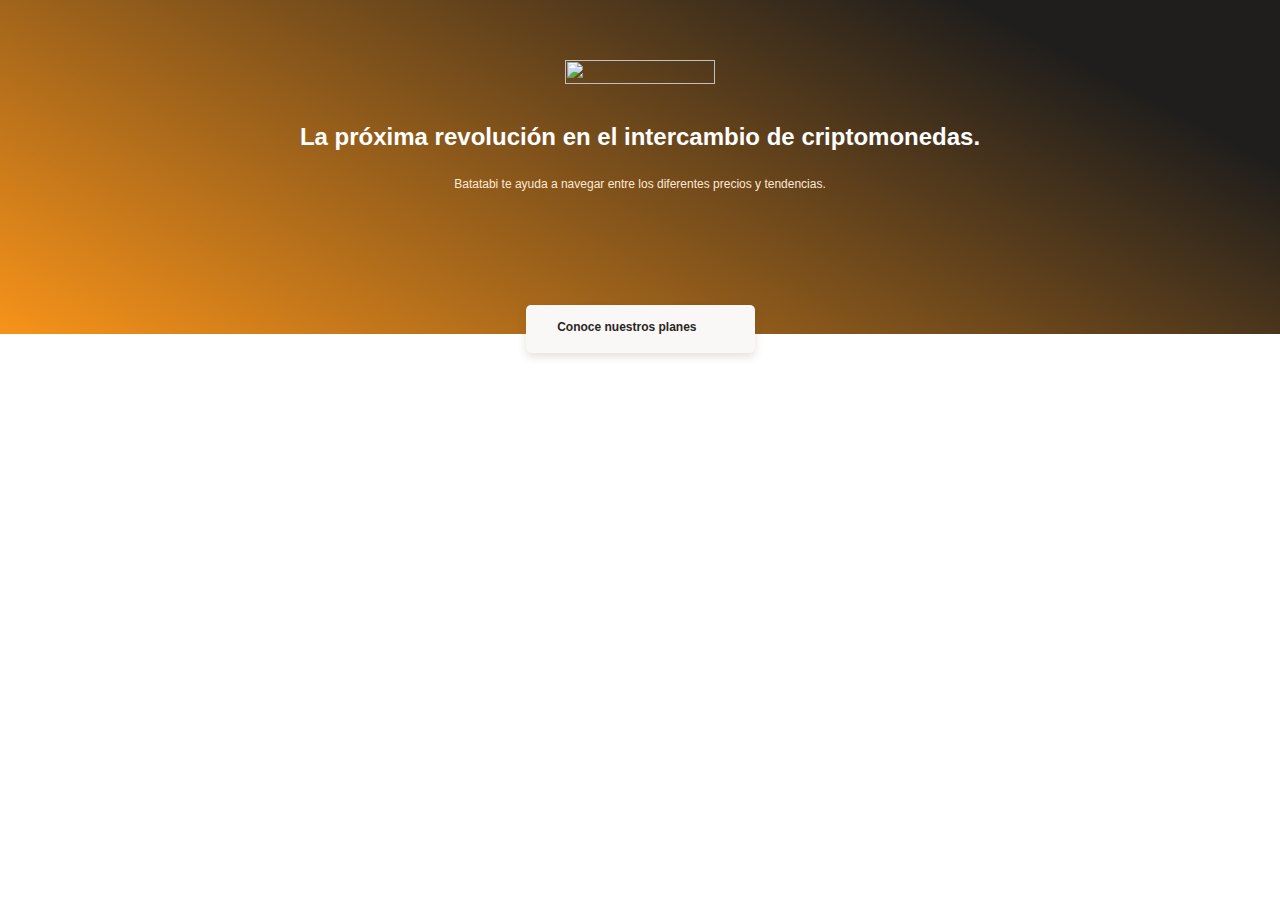
==== index.html @ 088365cc "header del proyecto" ====
<!DOCTYPE html>
<html lang="en">
<head>
    <meta charset="UTF-8">
    <meta http-equiv="X-UA-Compatible" content="IE=edge">
    <meta name="viewport" content="width=device-width, initial-scale=1.0">
    <link href=“https://fonts.googleapis.com/css2?family=DM+Sans:wght@400;500;700&family=Inter:wght@300;500&display=swap” rel=“stylesheet”>
    <title>mobile first</title>
    <link rel="stylesheet" href="styles.css">
</head>
<body>
    <header>
        <img src="./img/logo.svg" alt="">
        <div class="header__title_container">
            <h1>La próxima revolución en el intercambio de criptomonedas.</h1>
            <p>Batatabi te ayuda a navegar entre los diferentes precios y tendencias.</p>
            <a href="" class="header__button">Conoce nuestros planes <span></span> </a>
        </div>
    </header>
    <main>
        <section></section>
        <section></section>
        <section></section>
        <section></section>
    </main>
    <footer></footer>
</body>
</html>
---- styles.css ----
/*
1. Posicionamiento
2. Modelo caja
3. Tipografia
4. Visuales
5. Otros
*/

:root {
    /* fonts size */
  --font-size-sans-small: 14px;
  --font-size-sans-normal: 18px;
  --font-size-sans-large: 24px;

  --font-size-inter-small: 12px;
  --font-size-inter-normal: 16px;

  /* line height  */
  --line-height-inter-small: 18px;
  --line-height-inter-normal: 23px;
  --line-height-inter-large: 26px;

  /* --line-height-inter-small: 15px;
  --line-height-inter-normal: 19px; */

    /*degradado*/
    --background:#E5E5E5;
    --linear-gradient:207.8deg, #201E1C 16.69%, #F7931A 100%;
    /*colores*/
    --bitcoin-orange: #f7931A;
    --soft-orange: #ffe9d5;
    --secondary-blue: #1a9af7;
    --soft-blue: #e7f5ff;
    --warm-black: #201e1c;
    --black: #282623;
    --grey: #bababa;
    --off-white: #faf8f7;
    --just-white: #fff;
    
}
* {
    box-sizing: border-box;
    margin: 0;
    padding: 0;
}
html {
    font-size: 62.5%;
    font-family: 'DM Sans', sans-serif;
}
header{
    position: relative;
    display: flex;
    flex-direction: column;
    justify-content: center;
    width: 100%;
    min-width: 320px;
    height: 334px;
    text-align: center;
    align-items: center;
    background: linear-gradient(207.8deg, #201e1c 16.69%, #f7931a 100%);

}
header img {
    width: 150px;
    height: 24px;
    margin-top: 60px;
}
.header__title_container {
    width: 90%;
    min-width: 288px;
    max-width: 900px;
    height: 218px;
    margin-top: 40px;
    text-align: center;
}
.header__title_container h1 {
    font-size: var(--font-size-sans-large); /*tamaño de fuente*/
    font-weight: bold; /*fuente gordita*/
    line-height: var(--line-height-inter-large);
    color: var(--just-white);
}
.header__title_container p {
    margin-top: 25px;
    font-size: var(--font-size-inter-small);
    font-weight: 500;
    line-height: var(--line-height-inter-small);
    color: var(--soft-orange);
}
.header__title_container .header__button {
    position: absolute;
    top: calc(100% - 24px);
	left: calc(50% - 114.5px);
    top: 270px;
    display: block;
    margin-top: 35px;
    padding: 15px;
    width: 229px;
    height: 48px;
    background-color: var(--off-white);
    /*sombra*/
    box-shadow: 0px 4px 8px rgba(89, 73, 30, 0.16);
    border: none;
    border-radius: 5px;
    font-size: var(--font-size-inter-small);
    font-weight: bold;
    text-decoration: none;
    color: var(--black);
}
.header__button span {
    display: inline-block;
    width: 13px;
    height: 8px;
    margin-left: 10px;
    background-image: url('./icons/down-arrow.svg');
}
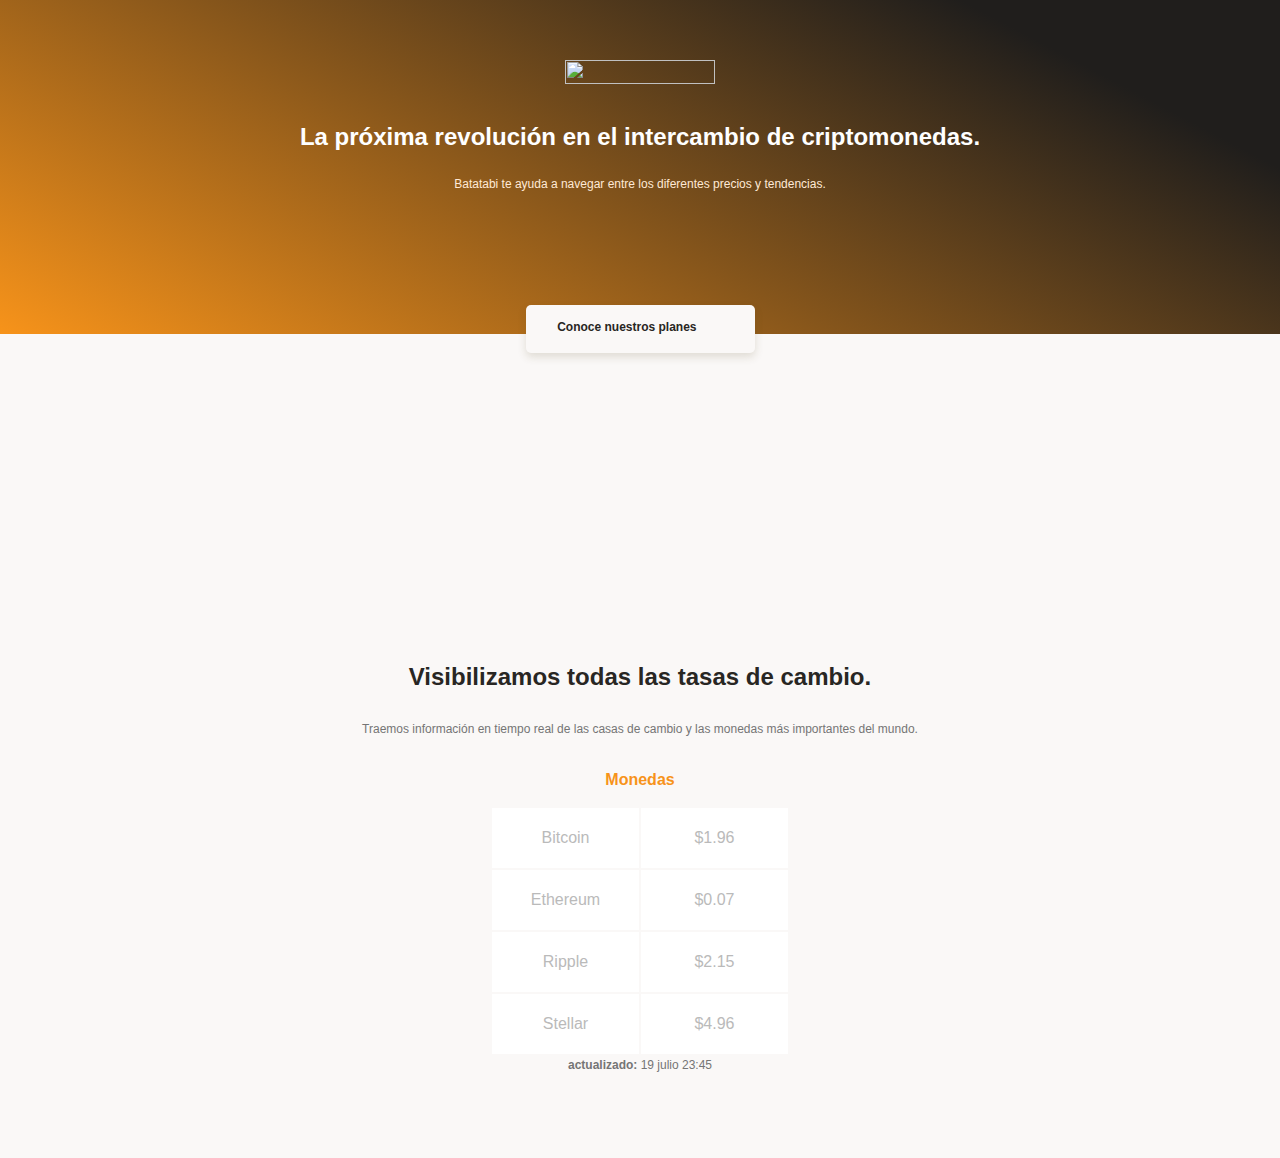
==== commit 6404d3db: "avances del proyecto de clase" ====
--- a/index.html
+++ b/index.html
@@ -18,7 +18,43 @@
         </div>
     </header>
     <main>
-        <section></section>
+        <section class="main__exchange_container">
+            <div class="backgroudImg"></div>
+            <div class="main__exchange_title">
+                <h2>Visibilizamos todas las tasas de cambio.</h2>
+                <p>Traemos información en tiempo real de las casas de cambio y las monedas más importantes del mundo.</p>
+            </div>
+            <section class="main__table_container">
+                <div class="main__currency-table">
+                    <p class="currency__table-title">Monedas</p>
+                    <div class="currency__table-container">
+                        <table>
+                            <tr>
+                                <td class="table__top-left">Bitcoin</td>
+                                <td class="table__top-right table__right">$1.96 <span class="down"></span></td>
+                            </tr>
+                            <tr>
+                                <td>Ethereum</td>
+                                <td class="table__right">$0.07 <span class="up"></span></td>
+                            </tr>
+                            <tr>
+                                <td>Ripple</td>
+                                <td class="table__right">$2.15 <span class="down"></span></td>
+                            </tr>
+                            <tr>
+                                <td class="table__bottom-left">Stellar</td>
+                                <td class="table__right">$4.96 <span class="down"></span></td>
+                            </tr>
+                        </table>
+                    </div>
+                    <div>
+                        <p> <b> actualizado:</b> 19 julio 23:45</p>
+                    </div>
+                </div>
+                
+            </section>
+        </section>
+
         <section></section>
         <section></section>
         <section></section>
--- a/styles.css
+++ b/styles.css
@@ -113,3 +113,81 @@
     margin-left: 10px;
     background-image: url('./icons/down-arrow.svg');
 }
+main {
+    width: 100%;
+    min-width: 320px;
+    height: auto;
+    background-color: var(--off-white);    
+}
+.main__exchange_container {
+    width: 100%;
+    height: auto;
+    padding-top: 80px;
+    padding-bottom: 30px;
+    text-align: center;
+}
+.main__exchange_title {
+    width: 90%;
+    min-width: 288px;
+    max-width: 900px;
+    margin: 0 auto;    
+}
+.main__exchange_container .backgroudImg {
+    width: 200px;
+    height: 200px;
+    margin: 0 auto;
+    margin-bottom: 50px;
+    /*background-position y el background-size*/
+    background-image: url('./img/Bitcoin.svg');
+    background-size: cover; 
+    background-position: center;
+    background-repeat: no-repeat;
+}
+.main__exchange_container h2 {
+    margin-bottom: 30px;
+    font-size: var(--font-size-sans-large);
+    font-weight: bold;
+    line-height: var(--line-height-inter-large);
+    color: var(--black);
+}
+.main__exchange_container p {
+    margin-bottom: 30px;
+    font-size: var(--font-size-inter-small);
+    font-weight: 500;
+    line-height: var(--line-height-inter-small);
+    color: #757575;
+}
+.main__currency-table {
+    width: 70%;
+    min-width: 235px;
+    max-width: 500px;
+    height: 360px;
+    margin: 0 auto;
+    font-family: "inter", sans-serif; 
+}
+.main__currency-table .currency__table-title {
+    margin-bottom: 15px;
+    font-size: var(--font-size-inter-normal);
+    font-weight: bold;
+    line-height: var(--line-height-inter-normal);
+    color: var(--bitcoin-orange);    
+}
+.currency__table-container {
+    width: 90%;
+    min-width: 230px;
+    max-width: 300px;
+    height: 250px;
+    margin: 0 auto;
+}
+.currency__table-container table {
+    width: 100%;
+    height: 100%;
+}
+.currency__table-container td {
+    width: 50%;
+    font-size: var(--font-size-inter-normal);
+    font-weight: 500;
+    line-height: var(--line-height-inter-small) ;
+    color: var(--grey);
+    background-color: var(--just-white);
+}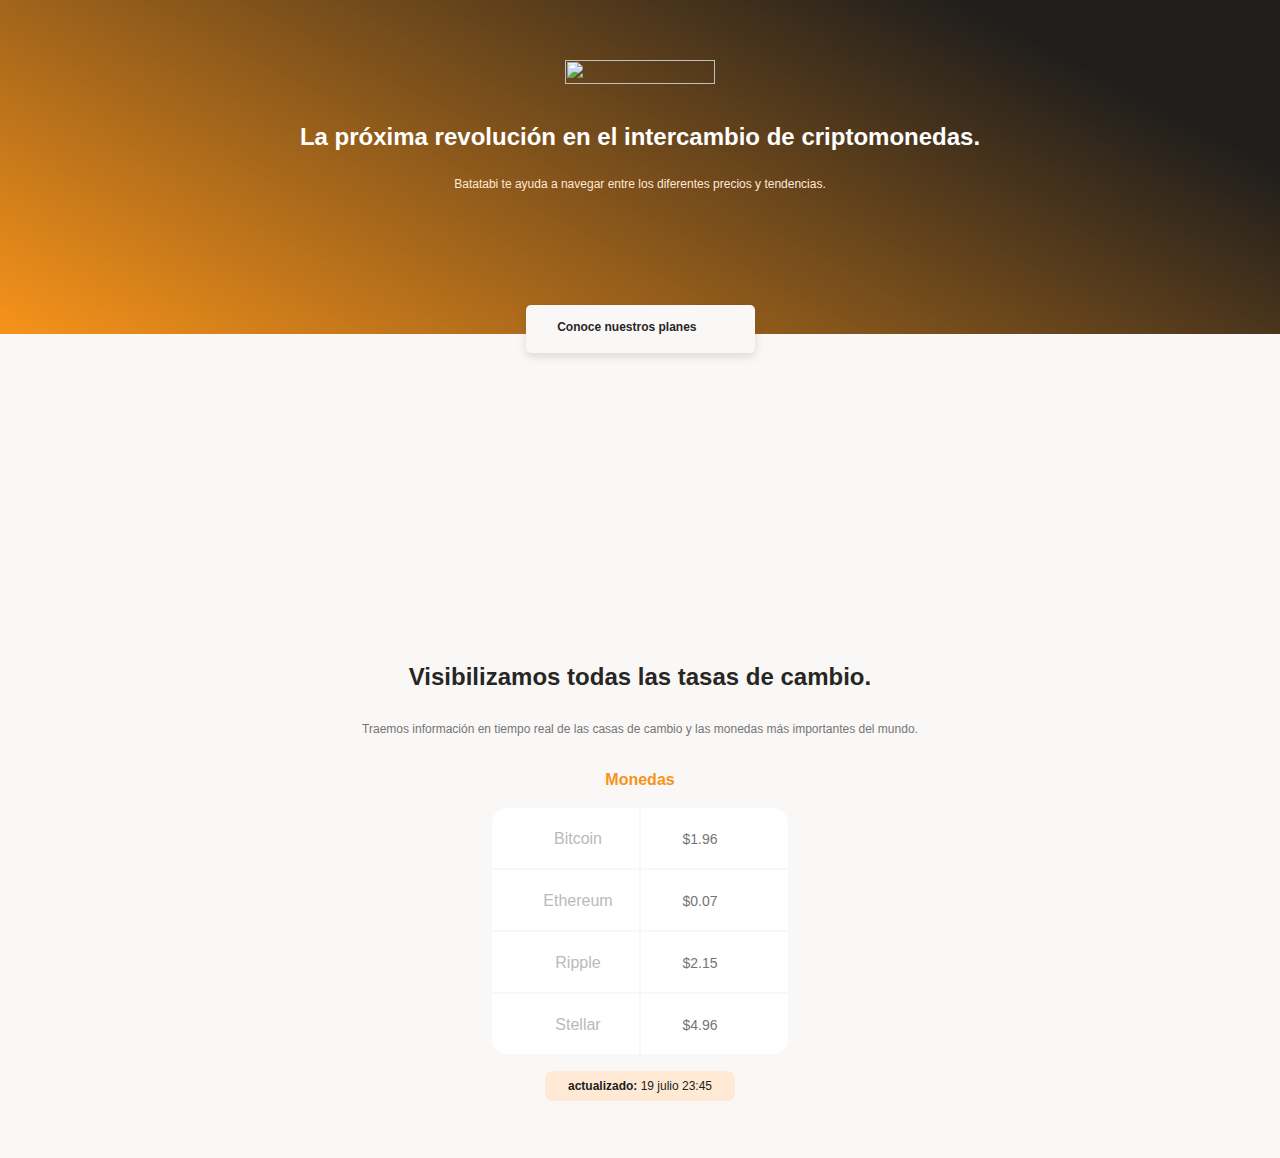
==== commit eda6f8b9: "clase 17" ====
--- a/index.html
+++ b/index.html
@@ -30,24 +30,24 @@
                     <div class="currency__table-container">
                         <table>
                             <tr>
-                                <td class="table__top-left">Bitcoin</td>
+                                <td class="table__top-left"><span class="Bitcoin"></span>Bitcoin</td>
                                 <td class="table__top-right table__right">$1.96 <span class="down"></span></td>
                             </tr>
                             <tr>
-                                <td>Ethereum</td>
+                                <td> <span class="Ethereum"></span>Ethereum</td>
                                 <td class="table__right">$0.07 <span class="up"></span></td>
                             </tr>
                             <tr>
-                                <td>Ripple</td>
+                                <td><span class="Ripple"></span>Ripple</td>
                                 <td class="table__right">$2.15 <span class="down"></span></td>
                             </tr>
                             <tr>
-                                <td class="table__bottom-left">Stellar</td>
-                                <td class="table__right">$4.96 <span class="down"></span></td>
+                                <td class="table__bottom-left"><span class="Stellar"></span>Stellar</td>
+                                <td class="table__bottom-right table__right">$4.96 <span class="down"></span></td>
                             </tr>
                         </table>
                     </div>
-                    <div>
+                    <div class="currency__table-date">
                         <p> <b> actualizado:</b> 19 julio 23:45</p>
                     </div>
                 </div>
--- a/styles.css
+++ b/styles.css
@@ -190,4 +190,69 @@
     line-height: var(--line-height-inter-small) ;
     color: var(--grey);
     background-color: var(--just-white);
+}
+.currency__table-container .table__top-left {
+    border-radius: 15px 0 0 0;      
+}
+.currency__table-container .table__top-right {
+    border-radius: 0 15px 0 0;   
+}
+.currency__table-container .table__bottom-left {
+    border-radius: 0 0 0 15px;   
+}
+.currency__table-container .table__bottom-right{
+    border-radius: 0 0 15px 0;  
+}
+
+.currency__table-container .table__right{
+    font-size: var( --font-size-sans-small);
+    font-weight: normal;
+    line-height: var(--line-height-inter-small);
+    color: #757575;
+}
+.down, .up , .Bitcoin, .Ethereum, .Ripple, .Stellar {
+    display: inline-block;
+    width: 15px;
+    height: 15px;      
+    background-size: cover;
+    background-position: center;
+    background-repeat: no-repeat;
+}
+.down {
+    background-image: url('./icons/trending-down.svg');
+    margin-left: 10px; 
+}
+.up {
+    background-image: url('./icons/trending-up.svg');
+    margin-left: 10px; 
+}
+.Bitcoin {
+    background-image: url('https://cdn-icons-png.flaticon.com/512/991/991959.png');
+    margin-right: 10px;
+}
+.Ethereum {
+    background-image: url('https://cdn-icons-png.flaticon.com/512/1346/1346683.png');
+    margin-right: 10px;
+}
+.Ripple {
+    background-image: url('https://cdn-icons-png.flaticon.com/512/2586/2586206.png');
+    margin-right: 10px;
+}
+.Stellar {
+    background-image: url('https://cdn-icons-png.flaticon.com/512/6426/6426056.png');
+    margin-right: 10px;
+}
+
+.currency__table-date {
+    width: 190px;
+    height: 30px;
+    margin: 15px auto 0;
+    padding: 8px;
+    background-color: var(--soft-orange);
+    border-radius: 8px;
+}
+.currency__table-date p {
+    font-size: var(--font-size-inter-small);
+    line-height: 1.5rem;
+    color: var(--warm-black);
 }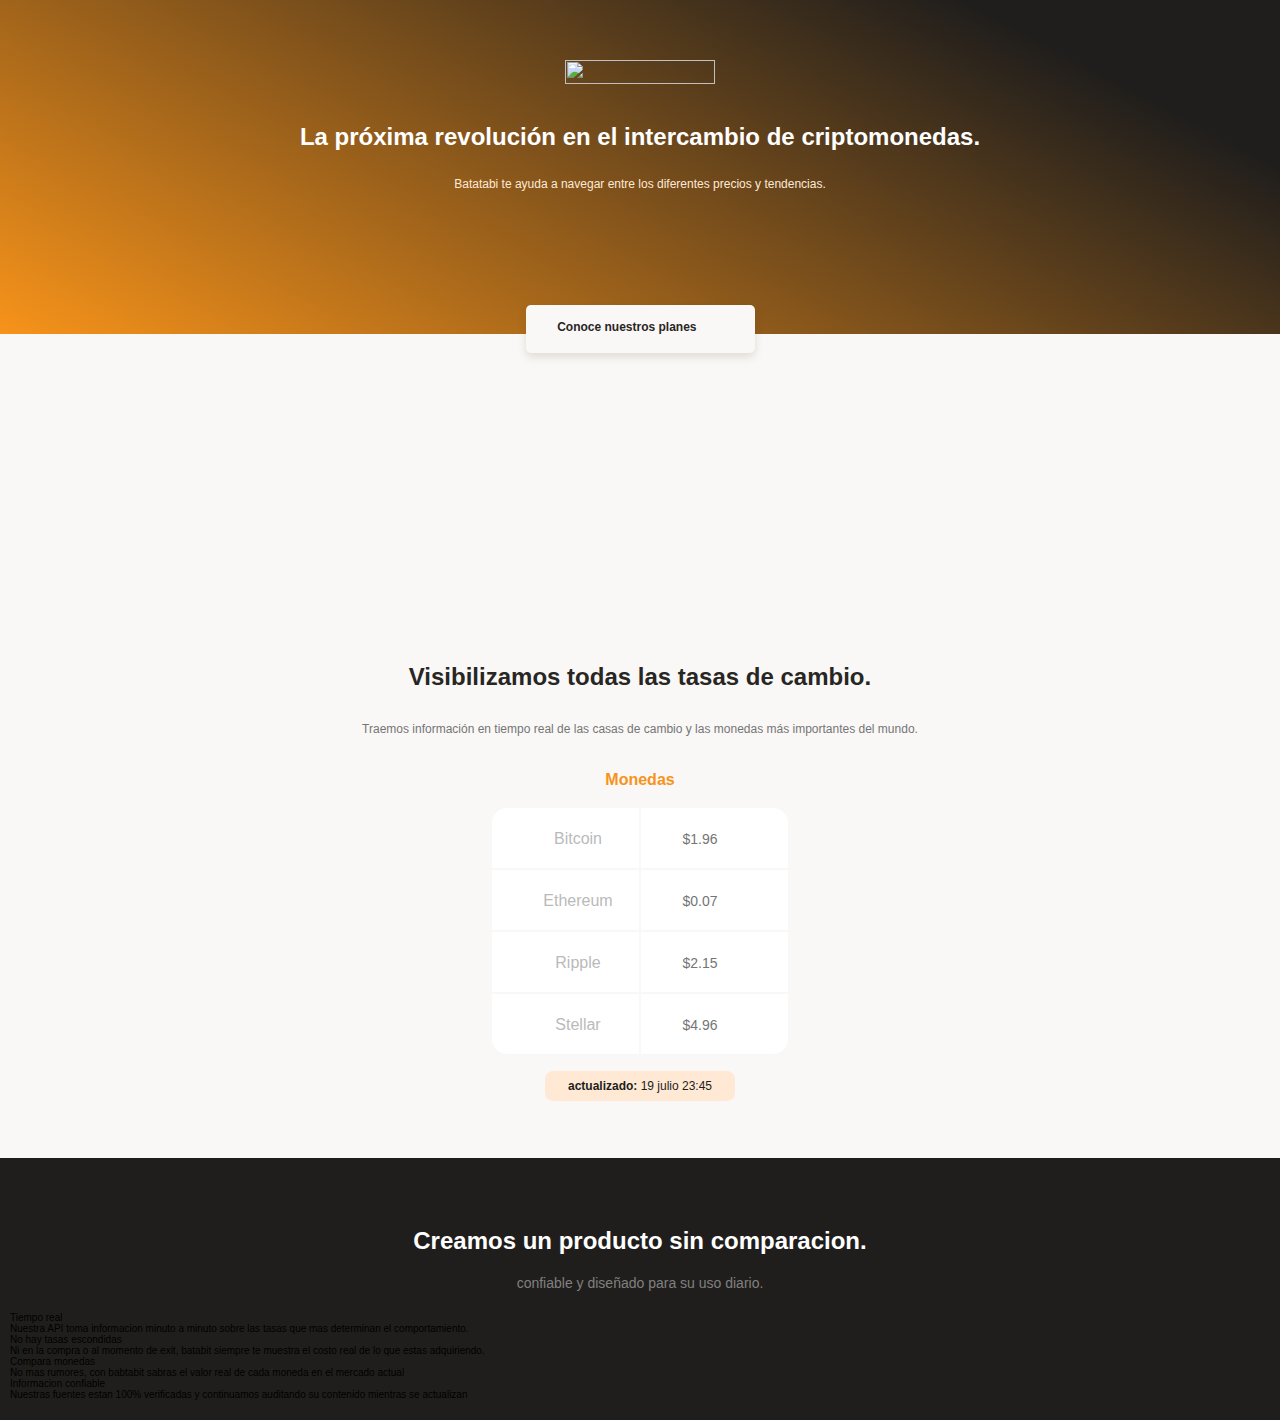
==== commit 3274dcd8: "clase 19del curso" ====
--- a/index.html
+++ b/index.html
@@ -24,6 +24,7 @@
                 <h2>Visibilizamos todas las tasas de cambio.</h2>
                 <p>Traemos información en tiempo real de las casas de cambio y las monedas más importantes del mundo.</p>
             </div>
+            <!-- tabla  -->
             <section class="main__table_container">
                 <div class="main__currency-table">
                     <p class="currency__table-title">Monedas</p>
@@ -53,9 +54,49 @@
                 </div>
                 
             </section>
+            <!-- tabla reto -->
         </section>
 
-        <section></section>
+        <section class="main__product-detail">
+            <span class="product__detail-batata-logo"></span>
+            <div class="product__detail-title">
+                <h2>Creamos un producto sin comparacion.</h2>
+                <p>confiable y diseñado para su uso diario.</p>
+            </div>
+            <section class="product__card-container">
+                <article class="product__detail-card">
+                    <span class="clock"></span>
+                    <p class="product__card-title">Tiempo real</p>
+                    <p class="product__card-body">Nuestra API toma informacion minuto a minuto sobre las tasas que mas determinan el comportamiento.</p>
+                </article>
+            </section>
+
+            <section class="product__card-container">
+                <article class="product__detail-card">
+                    <span class="eye"></span>
+                    <p class="product__card-title">No hay tasas escondidas</p>
+                    <p class="product__card-body">Ni en la compra o al momento de exit, batabit siempre te muestra el costo real de lo que estas adquiriendo.</p>
+                </article>
+            </section>
+
+            <section class="product__card-container">
+                <article class="product__detail-card">
+                    <span class="dollar"></span>
+                    <p class="product__card-title">Compara monedas</p>
+                    <p class="product__card-body">No mas rumores, con babtabit sabras el valor real de cada moneda en el mercado actual</p>
+                </article>
+            </section>
+
+            <section class="product__card-container">
+                <article class="product__detail-card">
+                    <span class="check"></span>
+                    <p class="product__card-title">Informacion confiable</p>
+                    <p class="product__card-body">Nuestras fuentes estan 100% verificadas y continuamos auditando su contenido mientras se actualizan</p>
+                </article>
+            </section>
+
+        </section>
+
         <section></section>
         <section></section>
     </main>
--- a/styles.css
+++ b/styles.css
@@ -255,4 +255,43 @@
     font-size: var(--font-size-inter-small);
     line-height: 1.5rem;
     color: var(--warm-black);
+}
+
+.main__product-detail {
+    position: relative;
+    width: 100%;
+    min-width: 320;
+    height: auto;
+    padding: 20px 10px;
+    background-color: var(--warm-black);
+}
+.product__detail-batata-logo {
+    position: absolute;
+    width: 40px;
+    height: 25px;
+    top: -10px;
+    left: calc(50% - 20px);
+    background-image: url('./icons/batata.svg');
+}
+
+.product__detail-title {
+    width: 90%;
+    min-width: 288px;
+    height: auto;
+    margin: 50px auto 0;
+    text-align: center;
+}
+.product__detail-title h2{
+    margin-bottom: 20px;
+    font-size: var(--font-size-sans-large);
+    font-weight: bold;
+    line-height: var(--line-height-inter-large);
+    color: var(--just-white);
+}
+.product__detail-title p {
+    margin-bottom: 20px;
+    font-size: var(--font-size-sans-small);
+    font-weight: 500;
+    line-height: 1.8rem;
+    color: #808080;
 }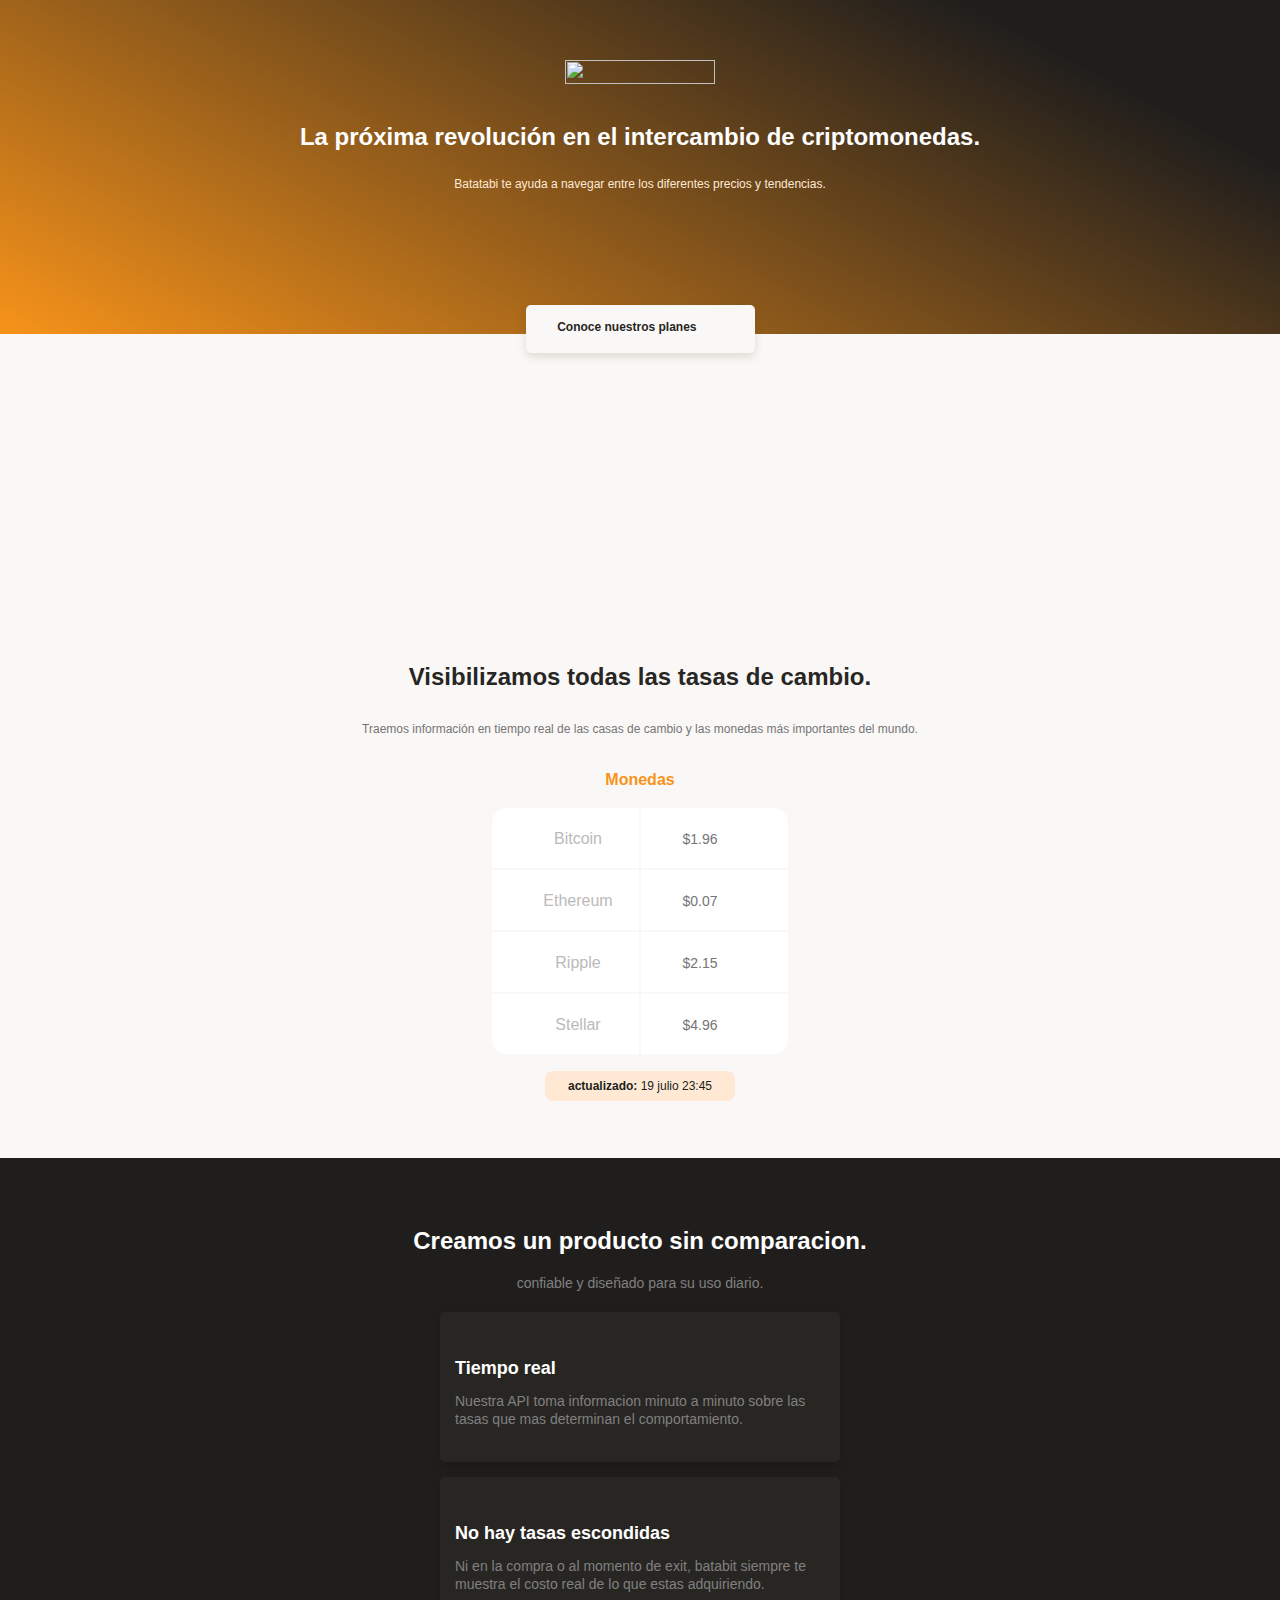
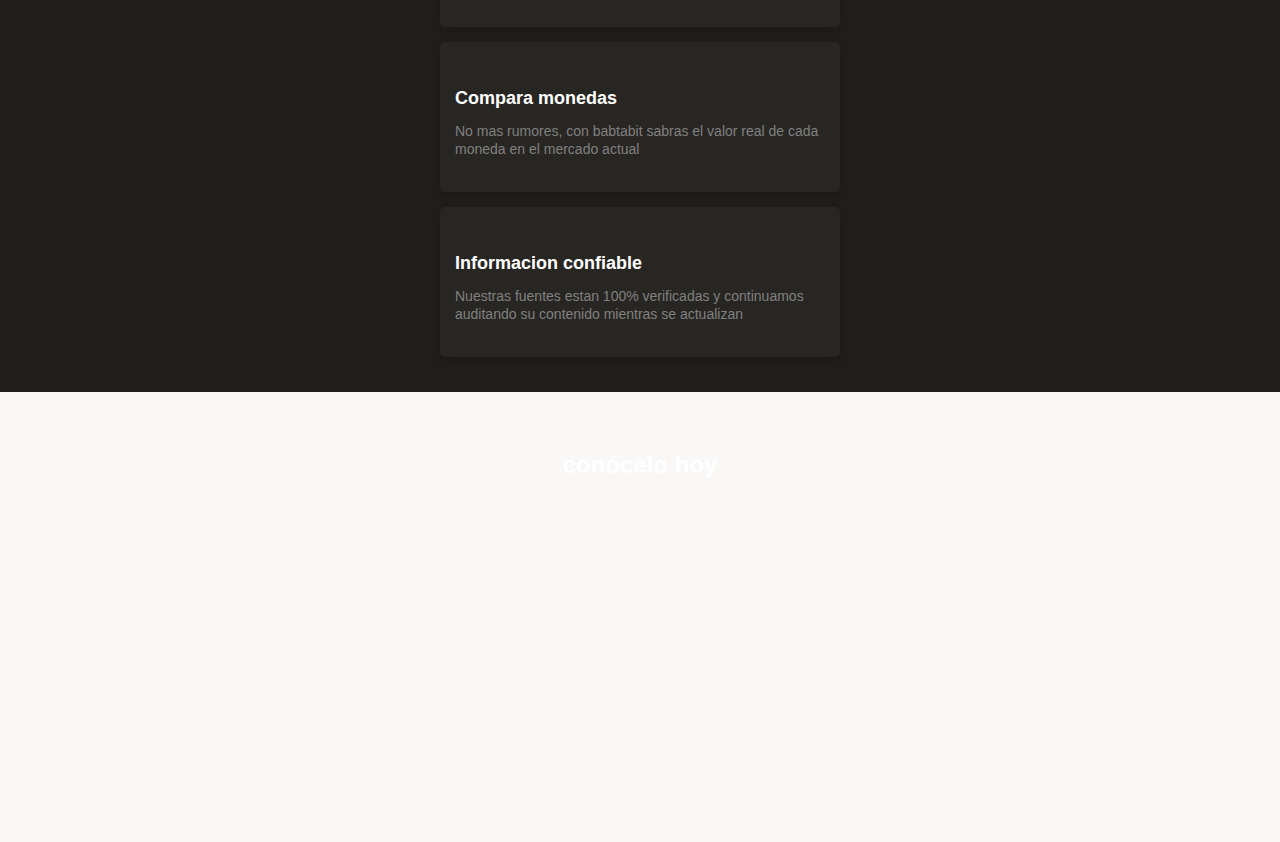
==== commit c14e4a03: "clase 21 section imagen" ====
--- a/index.html
+++ b/index.html
@@ -65,7 +65,7 @@
             </div>
             <section class="product__card-container">
                 <article class="product__detail-card">
-                    <span class="clock"></span>
+                    <span class="clock product__logo"></span>
                     <p class="product__card-title">Tiempo real</p>
                     <p class="product__card-body">Nuestra API toma informacion minuto a minuto sobre las tasas que mas determinan el comportamiento.</p>
                 </article>
@@ -73,7 +73,7 @@
 
             <section class="product__card-container">
                 <article class="product__detail-card">
-                    <span class="eye"></span>
+                    <span class="eye product__logo"></span>
                     <p class="product__card-title">No hay tasas escondidas</p>
                     <p class="product__card-body">Ni en la compra o al momento de exit, batabit siempre te muestra el costo real de lo que estas adquiriendo.</p>
                 </article>
@@ -81,7 +81,7 @@
 
             <section class="product__card-container">
                 <article class="product__detail-card">
-                    <span class="dollar"></span>
+                    <span class="dollar product__logo"></span>
                     <p class="product__card-title">Compara monedas</p>
                     <p class="product__card-body">No mas rumores, con babtabit sabras el valor real de cada moneda en el mercado actual</p>
                 </article>
@@ -89,7 +89,7 @@
 
             <section class="product__card-container">
                 <article class="product__detail-card">
-                    <span class="check"></span>
+                    <span class="check product__logo"></span>
                     <p class="product__card-title">Informacion confiable</p>
                     <p class="product__card-body">Nuestras fuentes estan 100% verificadas y continuamos auditando su contenido mientras se actualizan</p>
                 </article>
@@ -97,7 +97,9 @@
 
         </section>
 
-        <section></section>
+        <section class="bitcoin__img-container">
+            <h2>conócelo hoy</h2>
+        </section>
         <section></section>
     </main>
     <footer></footer>
--- a/styles.css
+++ b/styles.css
@@ -294,4 +294,68 @@
     font-weight: 500;
     line-height: 1.8rem;
     color: #808080;
+}
+.product__detail-card {
+    width: 90%;
+    min-width: 288px;
+    max-width: 400px;
+    min-height: 150px;
+    margin: 15px auto;
+    padding: 15px;
+    background-color: var(--black);
+    border-radius: 5px;
+    box-shadow: 0 4px 8px rgba(0, 0, 0, 0.16);
+}
+.product__logo {
+    display: inline-block;
+    width: 20px;
+    height: 20px;
+    margin-bottom: 10px;   
+    background-size: cover;
+    background-position: center;
+    background-repeat: no-repeat;
+}
+.clock {
+    background-image: url('./icons/clock.svg');
+}
+.eye {
+    background-image: url('./icons/eye.svg');
+}
+.dollar {
+    background-image: url('./icons/dollar-sign.svg');
+}
+.check {
+    background-image: url('./icons/check-circle.svg');
+}
+.product__card-title {
+    margin-bottom: 15px;
+    font-size: 1.8rem;
+    font-weight: bold;
+    line-height: 1.8rem;
+    color: var(--just-white);
+}
+
+.product__card-body {
+    font-size: 1.4rem;
+    font-weight: 500;
+    line-height: 1.8rem;
+    color: #808080;
+}
+
+.bitcoin__img-container {
+    width: 100%;
+    min-width: 320px;
+    height: 50vh;
+    background-image: url('./img/bitcoinbaby.jpg');
+    background-position: center;
+    background-size: cover;
+    background-repeat: no-repeat;
+}
+.bitcoin__img-container h2 {
+    padding-top: 60px;
+    font-size: 2.4rem;
+    font-weight: bold;
+    line-height: 2.6rem;
+    color: var(--just-white);
+    text-align: center;
 }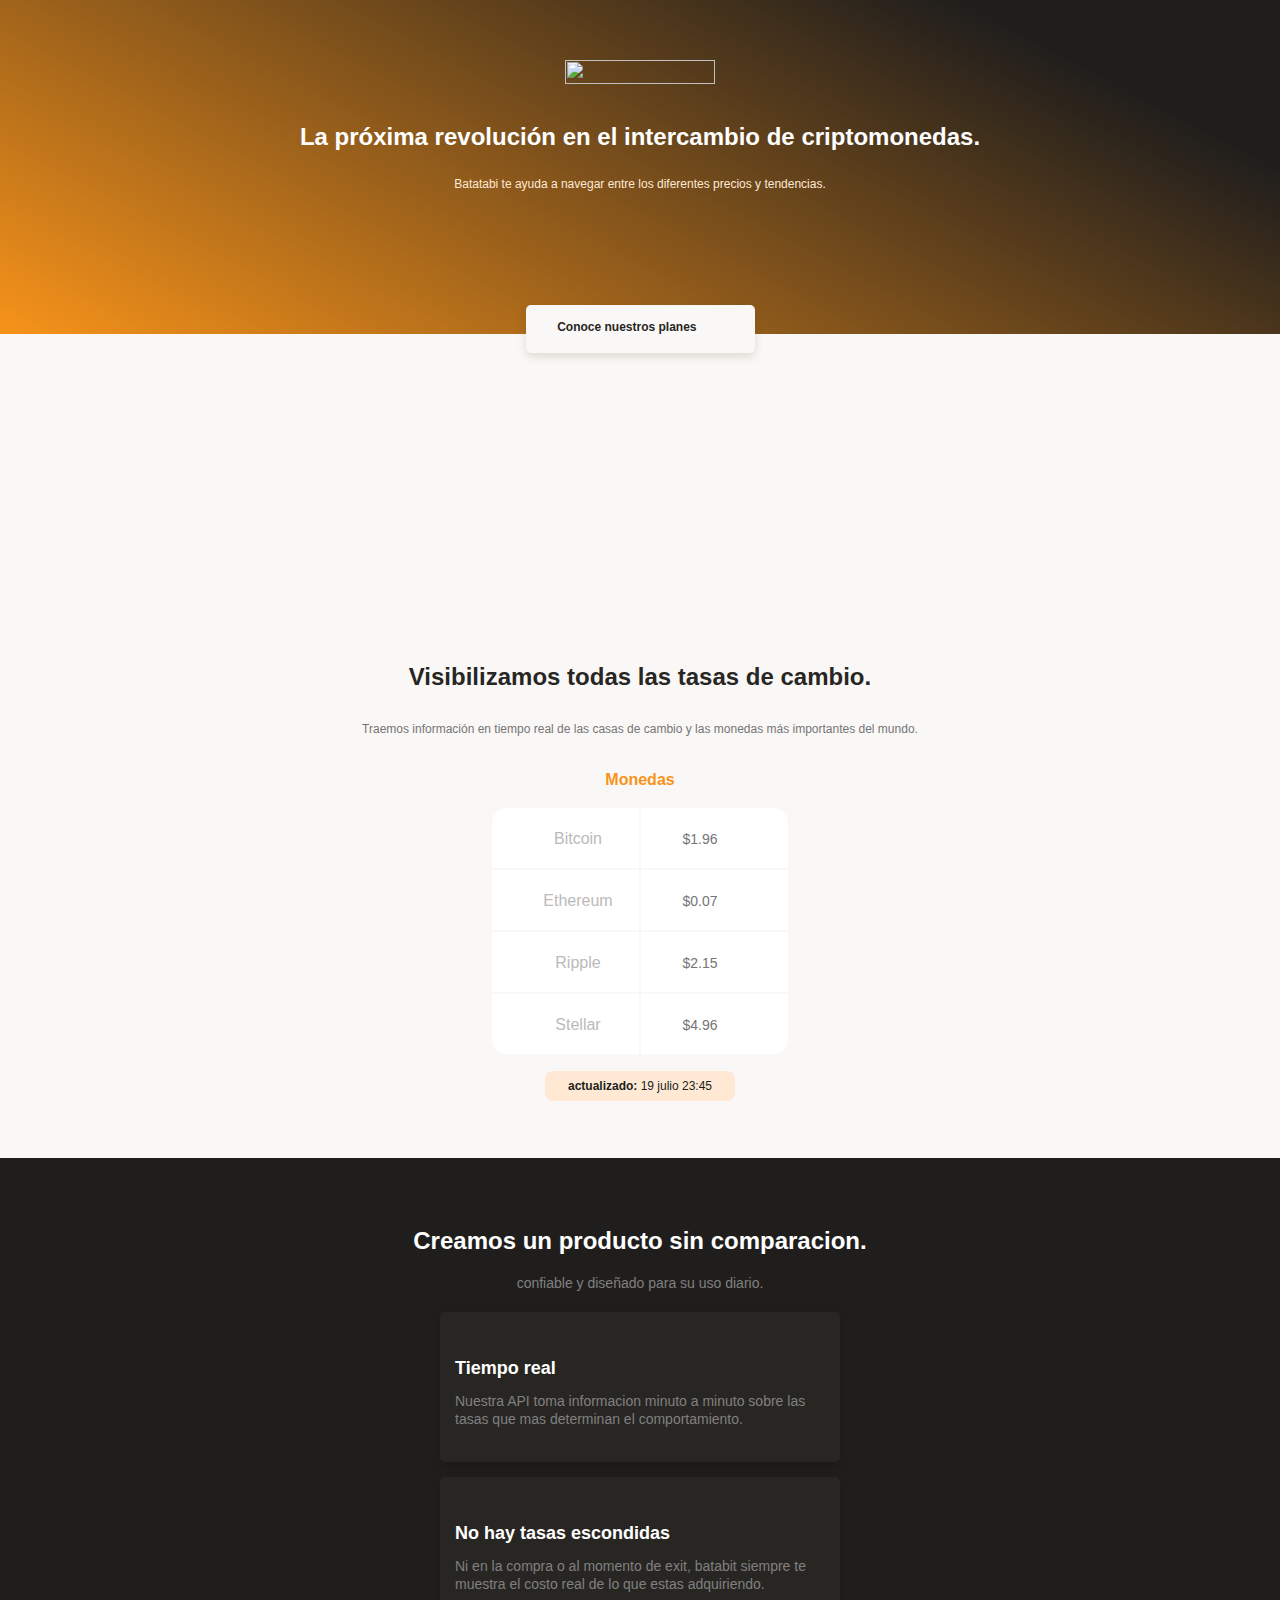
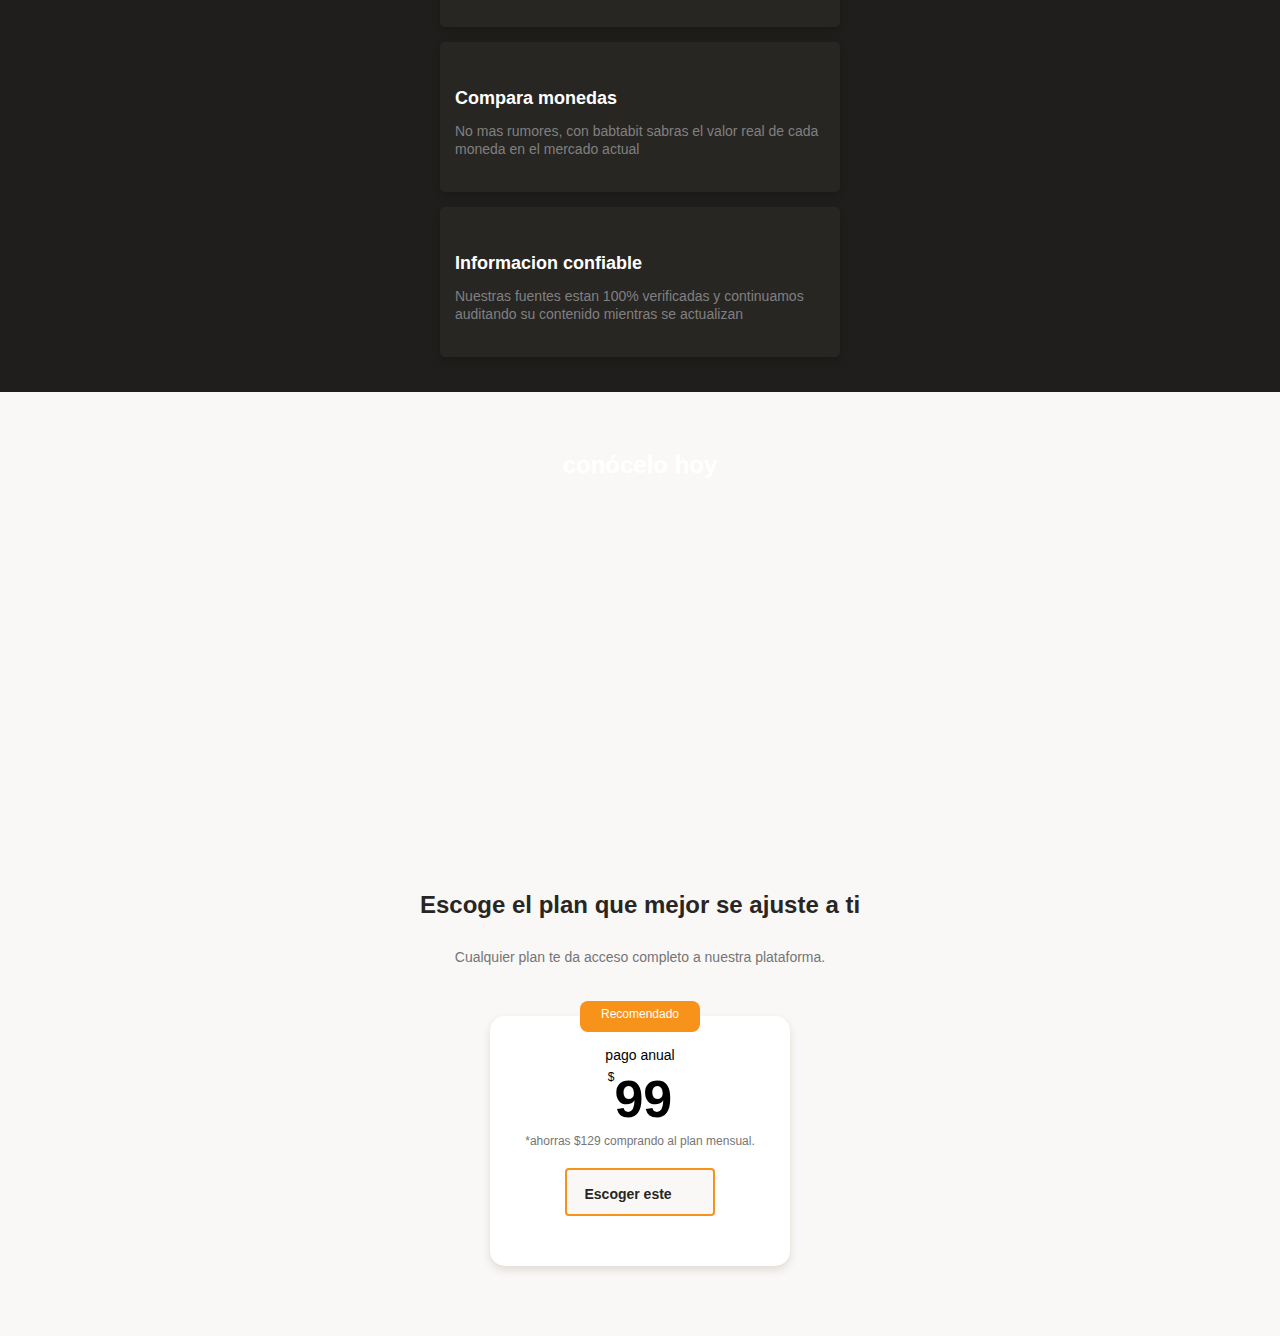
==== commit baae5e6d: "clase 26 tarjetas" ====
--- a/index.html
+++ b/index.html
@@ -14,7 +14,7 @@
         <div class="header__title_container">
             <h1>La próxima revolución en el intercambio de criptomonedas.</h1>
             <p>Batatabi te ayuda a navegar entre los diferentes precios y tendencias.</p>
-            <a href="" class="header__button">Conoce nuestros planes <span></span> </a>
+            <a href="#planes" class="header__button">Conoce nuestros planes <span></span> </a>
         </div>
     </header>
     <main>
@@ -100,7 +100,23 @@
         <section class="bitcoin__img-container">
             <h2>conócelo hoy</h2>
         </section>
-        <section></section>
+        <section id="planes" class="main__plans-container">
+            <div class="plans-title">
+                <h2>Escoge el plan que mejor se ajuste a ti</h2>
+                <p>Cualquier plan te da acceso completo a nuestra plataforma.</p>
+            </div>
+            <section class="plans__container-slider">
+                <article class="plans__container-card">
+                    <p class="recomendado">Recomendado</p>
+                    <div class="plan__info-container">
+                        <h3 class="plan__card-title">pago anual</h3>
+                        <p class="plan__card-price"><span>$</span>99</p>
+                        <p class="plan__card-saving">*ahorras $129 comprando al plan mensual.</p>
+                        <button class="plan__card-ca">Escoger este <span></span></button>
+                    </div>
+                </article>
+            </section>
+        </section>
     </main>
     <footer></footer>
 </body>
--- a/styles.css
+++ b/styles.css
@@ -358,4 +358,98 @@
     line-height: 2.6rem;
     color: var(--just-white);
     text-align: center;
+}
+.main__plans-container {
+    width: 100%;
+    min-width: 320px;
+    padding-bottom: 70px;
+    text-align: center;
+}
+.plans-title {
+    width: 90%;
+    min-width: 288px;
+    height: auto;
+    margin: 0 auto;  
+    margin-bottom: 50px;  
+}
+.plans-title h2 {
+    padding-top: 50px;
+    font-size: 2.4rem;
+    font-weight: bold;
+    line-height: 2.6rem;
+    color: var(--black);
+}
+.plans-title p {
+    padding-top: 30px;
+    font-size: 1.4rem;
+    font-weight: 500;
+    line-height: 1.8rem;
+    color: #757575;
+}
+.plans__container-slider {
+    position: relative;
+    width: 70%;
+    min-width: 230px;
+    max-width: 300px;
+    height: 250px;
+    margin: 50px auto 0;
+    padding: 0 15px;
+    background-color: var(--just-white);
+    border-radius: 15px;
+    box-shadow: 0 4px 8px rgba(89, 73, 30, 0.16);
+}
+.recomendado {
+    position: absolute;
+    width: 120px;
+    height: 31px;
+    top: -15px;
+    left: calc(50% - 60px);
+    font-size: 1.2rem;
+    padding: 6px;
+    background-color: var(--bitcoin-orange);
+    border-radius: 8px;
+    color: var(--just-white);
+}
+.plan__card-title {
+    padding-top: 30px;
+    font-size: 1.4rem;
+    font-weight: 500;
+    line-height: 1.8rem;
+    color: black;
+}
+.plan__card-price {
+    padding: 5px 0;
+    font-size: 5.2rem;
+    font-weight: bold;
+    line-break: 5.3rem; /*fue un inter lineado*/
+    color: black;
+}
+.plan__card-price span {
+    font-size: 1.2rem;
+    font-weight: 300;
+    vertical-align: text-top;
+}
+.plan__card-saving {
+    font-size: 1.2rem;
+    color: #757575;
+}
+.plan__card-ca {
+    width: 150px;
+    height: 48px;
+    margin-top: 20px;
+    background-color: #faf8f7;
+    border: 2px solid var(--bitcoin-orange);
+    border-radius: 4px;
+    font-family: 'DM Sans', sans-serif;
+    font-size: 1.4rem;
+    font-weight: bold;
+    line-height: 1.8rem;
+    color: var(--black);
+}
+.plan__card-ca span {
+    display: inline-block;
+    width: 20px;
+    height: 20px;
+    background-image: url('./icons/orange-right-arrow.svg');
+    vertical-align: text-bottom;
 }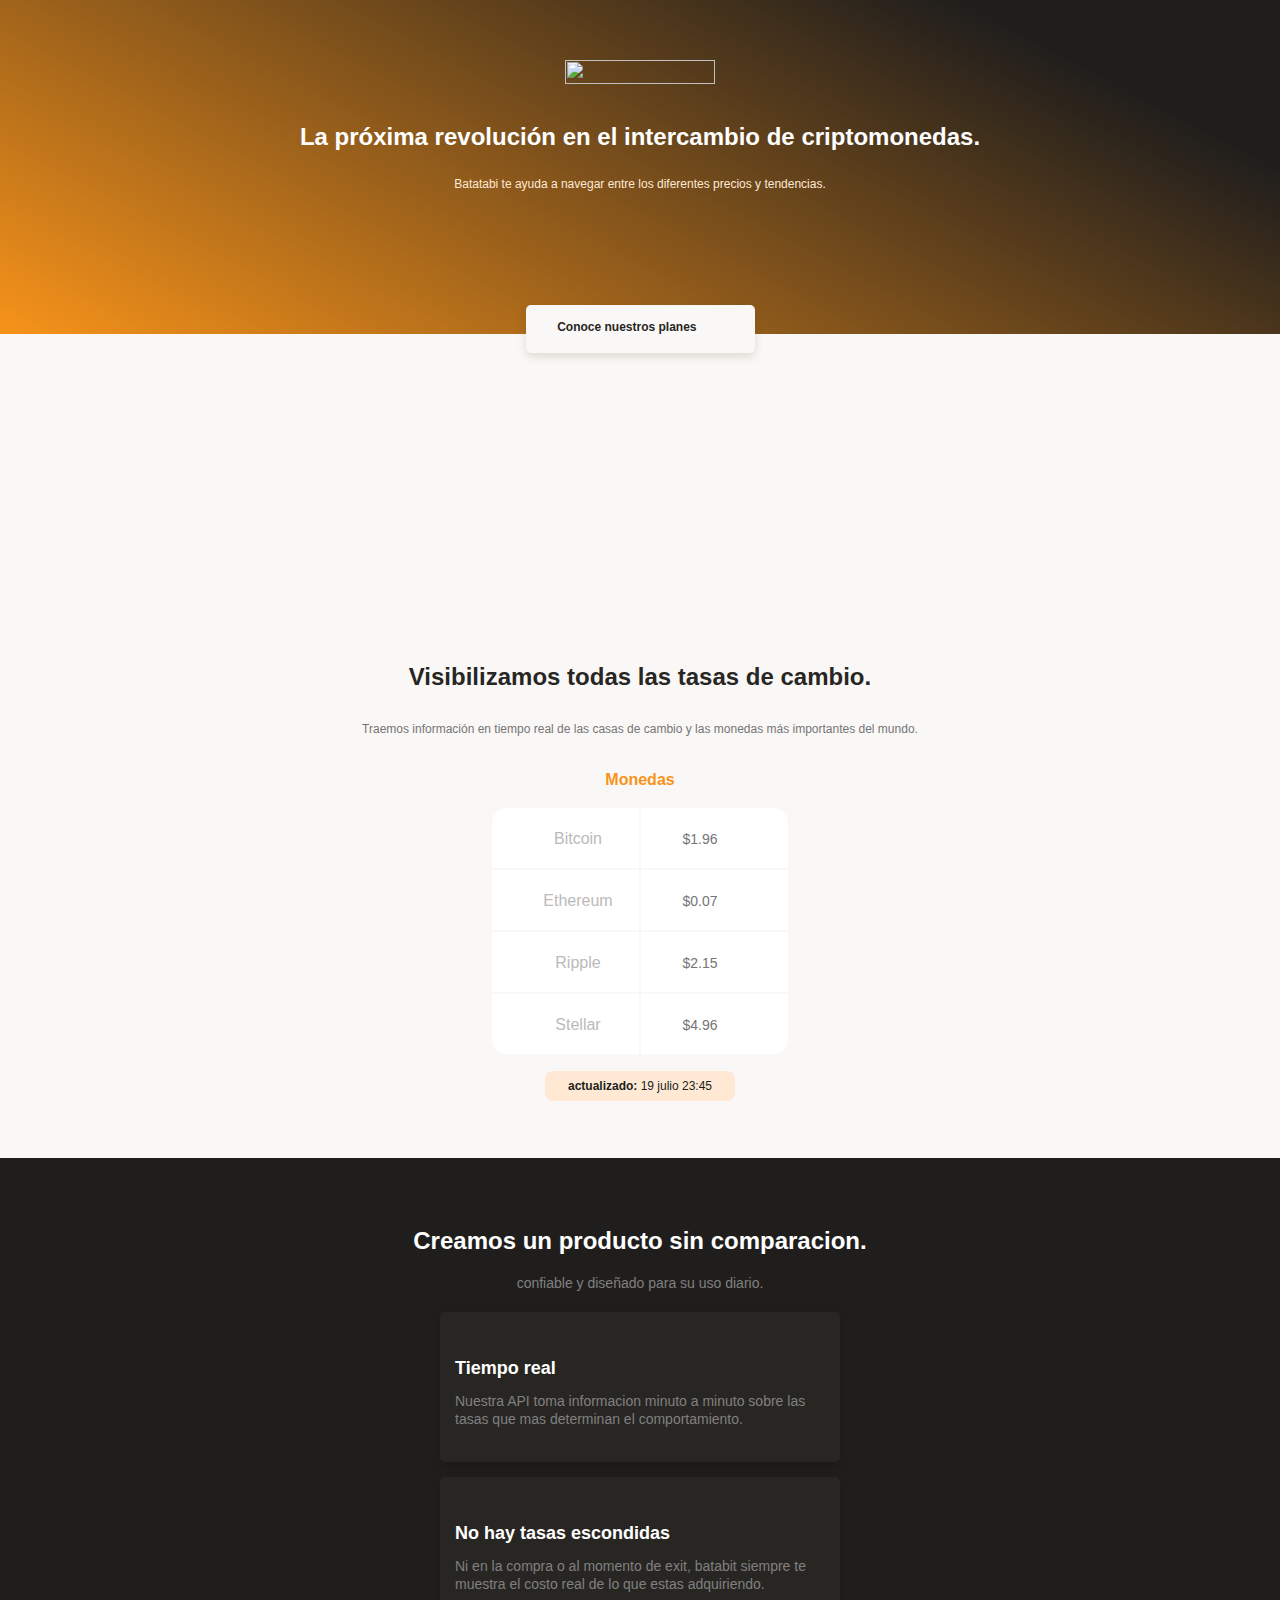
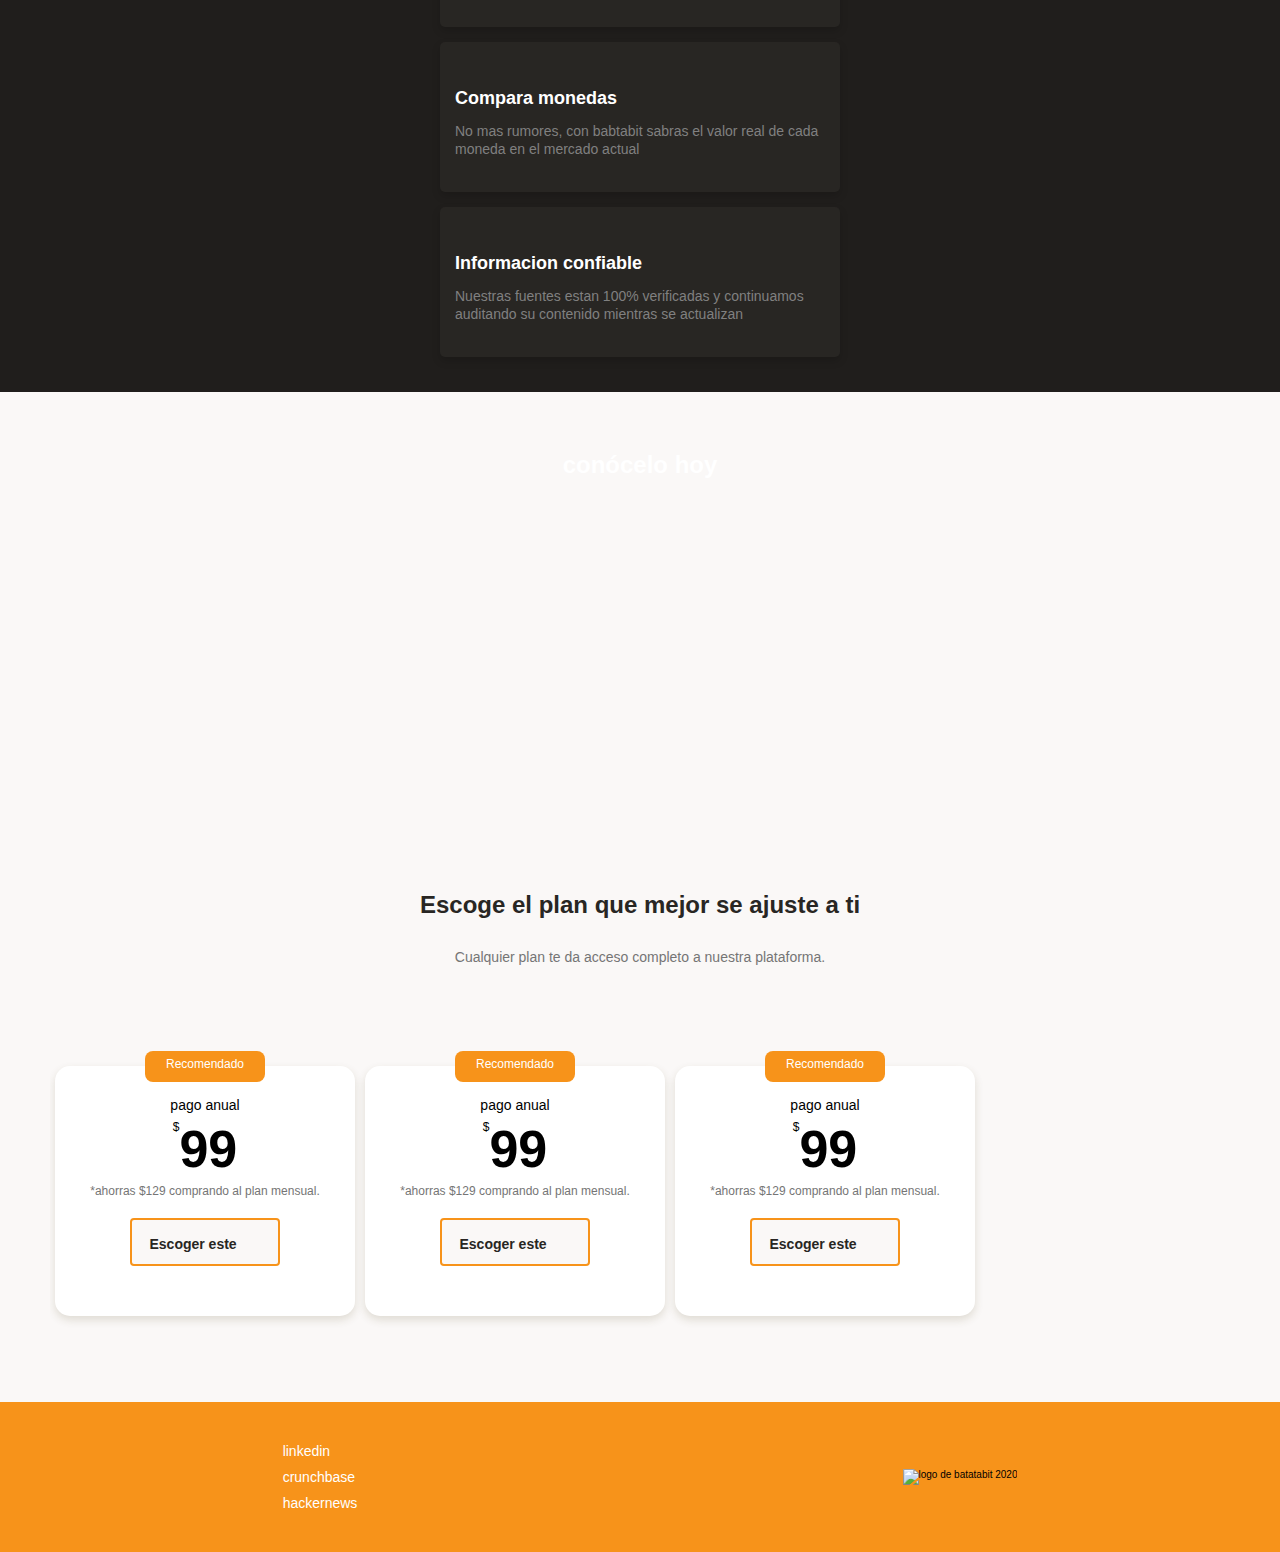
==== commit f7bd6481: "footer" ====
--- a/index.html
+++ b/index.html
@@ -115,9 +115,40 @@
                         <button class="plan__card-ca">Escoger este <span></span></button>
                     </div>
                 </article>
+
+                <article class="plans__container-card">
+                    <p class="recomendado">Recomendado</p>
+                    <div class="plan__info-container">
+                        <h3 class="plan__card-title">pago anual</h3>
+                        <p class="plan__card-price"><span>$</span>99</p>
+                        <p class="plan__card-saving">*ahorras $129 comprando al plan mensual.</p>
+                        <button class="plan__card-ca">Escoger este <span></span></button>
+                    </div>
+                </article>
+
+                <article class="plans__container-card">
+                    <p class="recomendado">Recomendado</p>
+                    <div class="plan__info-container">
+                        <h3 class="plan__card-title">pago anual</h3>
+                        <p class="plan__card-price"><span>$</span>99</p>
+                        <p class="plan__card-saving">*ahorras $129 comprando al plan mensual.</p>
+                        <button class="plan__card-ca">Escoger este <span></span></button>
+                    </div>
+                </article>
             </section>
         </section>
     </main>
-    <footer></footer>
+    <footer>
+        <section class="left"> 
+            <ul>
+            <li><a href="#">linkedin</a></li>
+            <li><a href="#">crunchbase</a></li>
+            <li><a href="#">hackernews</a></li>
+            
+        </ul></section>
+        <section class="right">
+            <img src="./img/logo-footer.svg" alt="logo de batatabit 2020">
+        </section>
+    </footer>
 </body>
 </html>--- a/styles.css
+++ b/styles.css
@@ -386,13 +386,23 @@
     line-height: 1.8rem;
     color: #757575;
 }
-.plans__container-slider {
+.plans__container-slider { /*ojo mucho ojo*/
+    display: flex;
+    height: 316px;
+    margin: 0 50px;
+    overflow-x: scroll; /*ojo en esto*/
+    overscroll-behavior-x: contain;
+    scroll-snap-type: x proximity;
+}
+
+.plans__container-card {
     position: relative;
+    scroll-snap-align: center;
     width: 70%;
-    min-width: 230px;
+    min-width: 190px;
     max-width: 300px;
     height: 250px;
-    margin: 50px auto 0;
+    margin: 50px 5px 0;
     padding: 0 15px;
     background-color: var(--just-white);
     border-radius: 15px;
@@ -452,4 +462,36 @@
     height: 20px;
     background-image: url('./icons/orange-right-arrow.svg');
     vertical-align: text-bottom;
+}
+footer {
+    display: flex;
+    width: 100%;
+    height: 150px;
+    background-color: var(--bitcoin-orange);
+}
+footer section {    
+    display: flex;
+    width: 50%;
+    justify-content: center;
+    align-items: center;
+}
+
+footer ul {
+    list-style: none;
+}
+
+footer ul li {
+    padding: 4px 0;
+}
+
+footer ul li a {
+    text-decoration: none;
+    color: var(--just-white);
+    font-weight: 500;
+    font-size: 1.4rem;
+    line-height: 18px;    
+}
+
+footer__left a:hover {
+    text-decoration: underline;
 }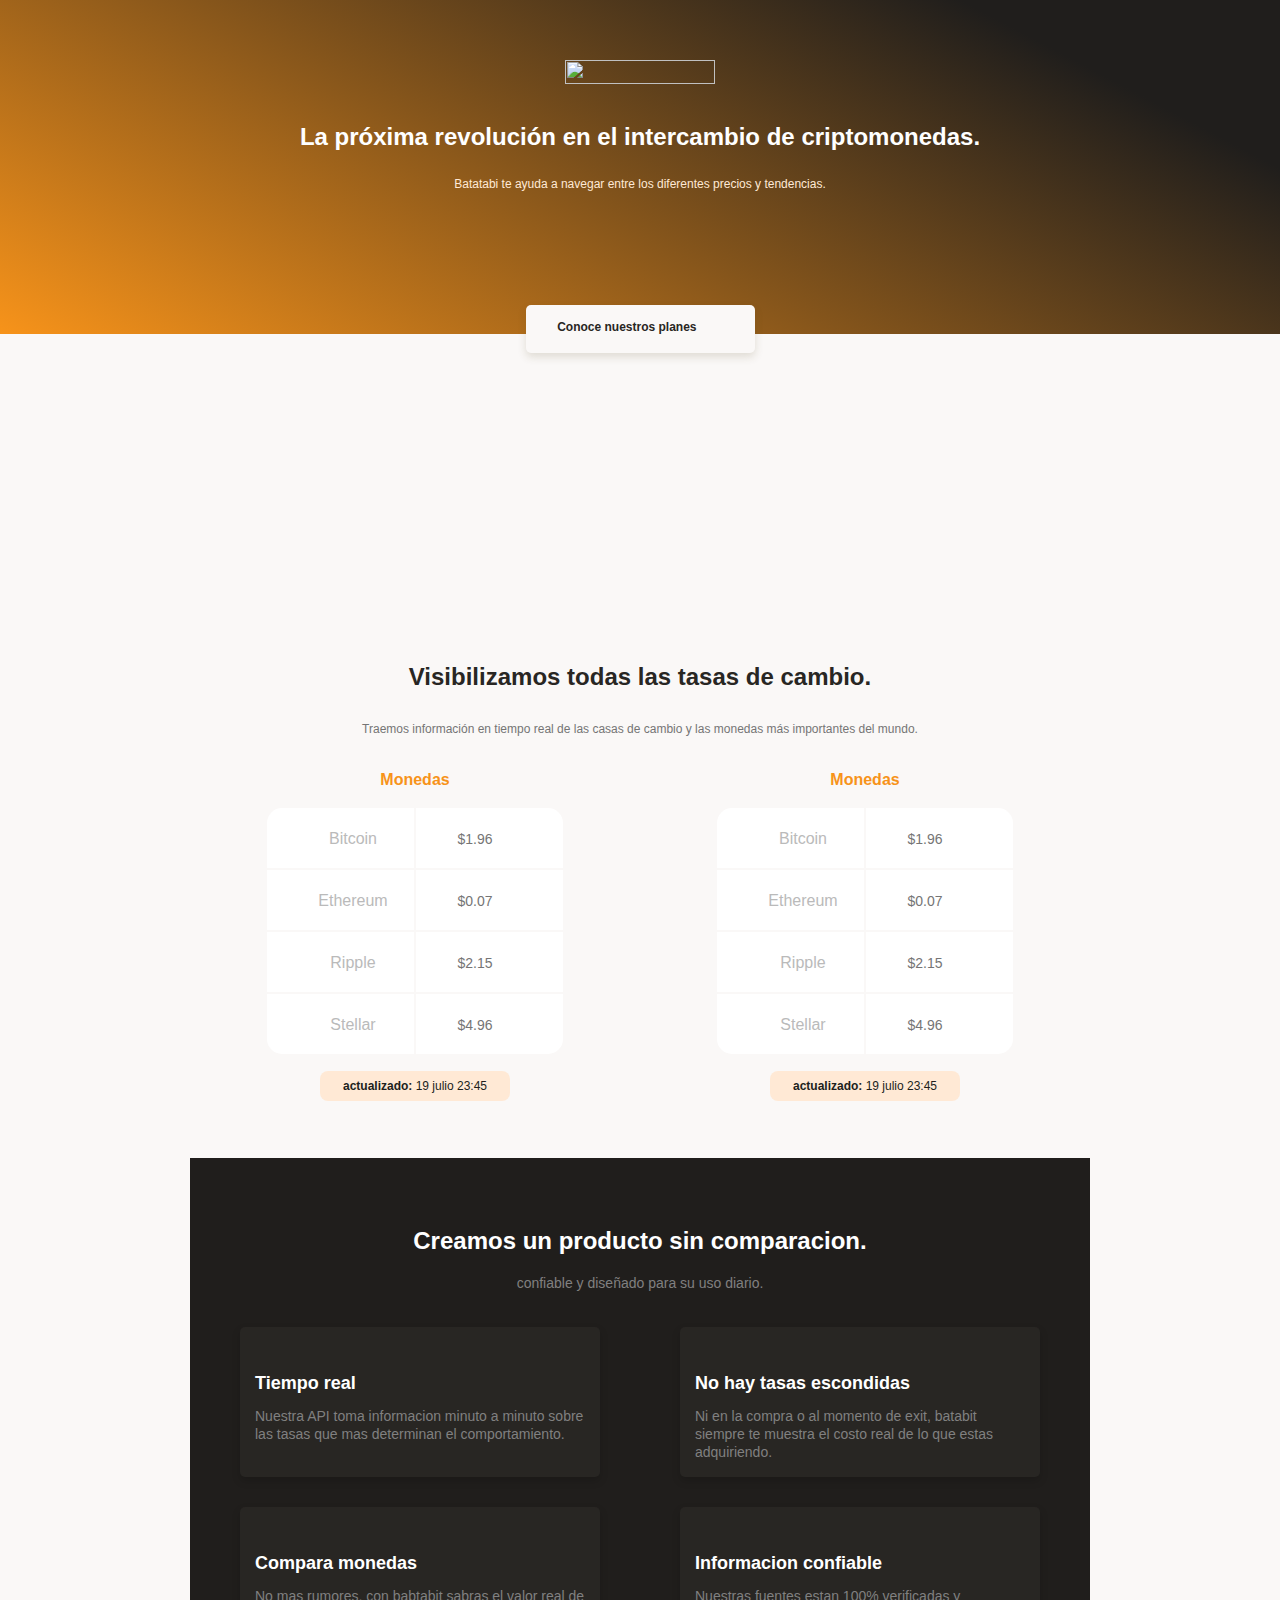
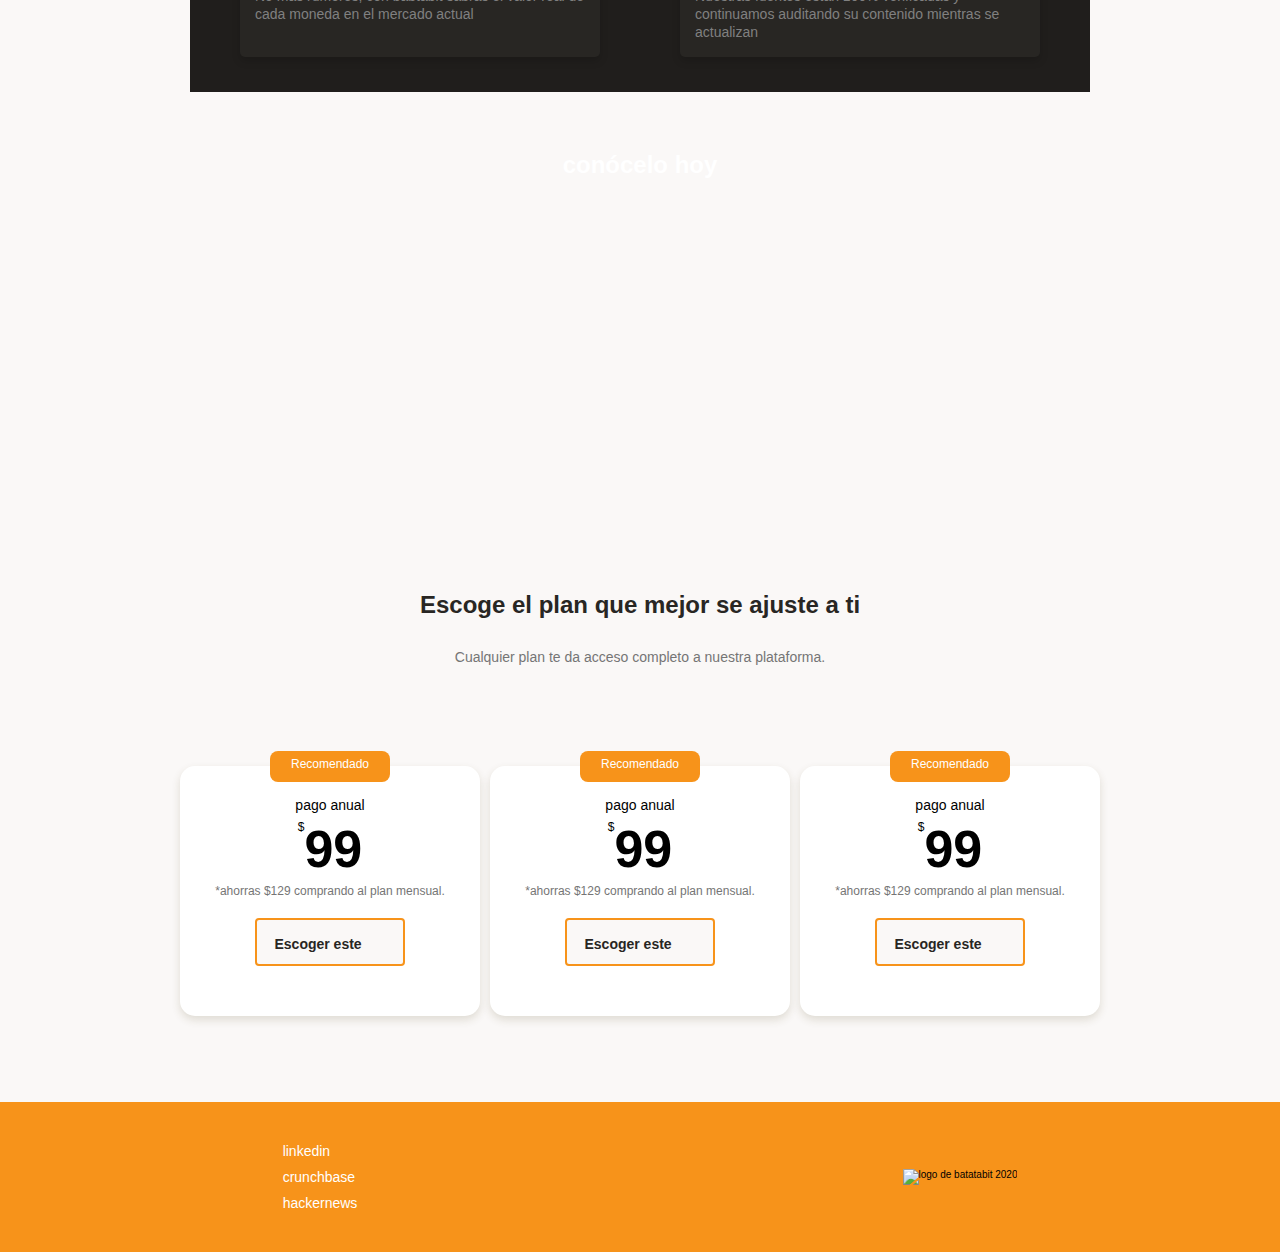
==== commit 37c63639: "clase 29 y css table" ====
--- a/index.html
+++ b/index.html
@@ -7,6 +7,7 @@
     <link href=“https://fonts.googleapis.com/css2?family=DM+Sans:wght@400;500;700&family=Inter:wght@300;500&display=swap” rel=“stylesheet”>
     <title>mobile first</title>
     <link rel="stylesheet" href="styles.css">
+    <link rel="stylesheet" href="./css/tablet.css" media="(min-width: 930px)">
 </head>
 <body>
     <header>
@@ -53,7 +54,35 @@
                     </div>
                 </div>
                 
+                <div class="main__currency-table">
+                    <p class="currency__table-title">Monedas</p>
+                    <div class="currency__table-container">
+                        <table>
+                            <tr>
+                                <td class="table__top-left"><span class="Bitcoin"></span>Bitcoin</td>
+                                <td class="table__top-right table__right">$1.96 <span class="down"></span></td>
+                            </tr>
+                            <tr>
+                                <td> <span class="Ethereum"></span>Ethereum</td>
+                                <td class="table__right">$0.07 <span class="up"></span></td>
+                            </tr>
+                            <tr>
+                                <td><span class="Ripple"></span>Ripple</td>
+                                <td class="table__right">$2.15 <span class="down"></span></td>
+                            </tr>
+                            <tr>
+                                <td class="table__bottom-left"><span class="Stellar"></span>Stellar</td>
+                                <td class="table__bottom-right table__right">$4.96 <span class="down"></span></td>
+                            </tr>
+                        </table>
+                    </div>
+                    <div class="currency__table-date">
+                        <p> <b> actualizado:</b> 19 julio 23:45</p>
+                    </div>
+                </div>
+                
             </section>
+            
             <!-- tabla reto -->
         </section>
 
--- a/css/tablet.css
+++ b/css/tablet.css
@@ -0,0 +1,20 @@
+.main__table_container {
+    display: flex;
+    justify-content: center;
+    width: 900px;
+    margin: 0 auto;
+}
+
+.main__product-detail {
+    display: flex;
+    flex-wrap: wrap;
+    width: 900px;
+    margin: 0 auto;
+}
+.product__card-container {
+    margin: 0 auto;
+}
+
+.plans__container-slider {
+    justify-content: center;
+}
